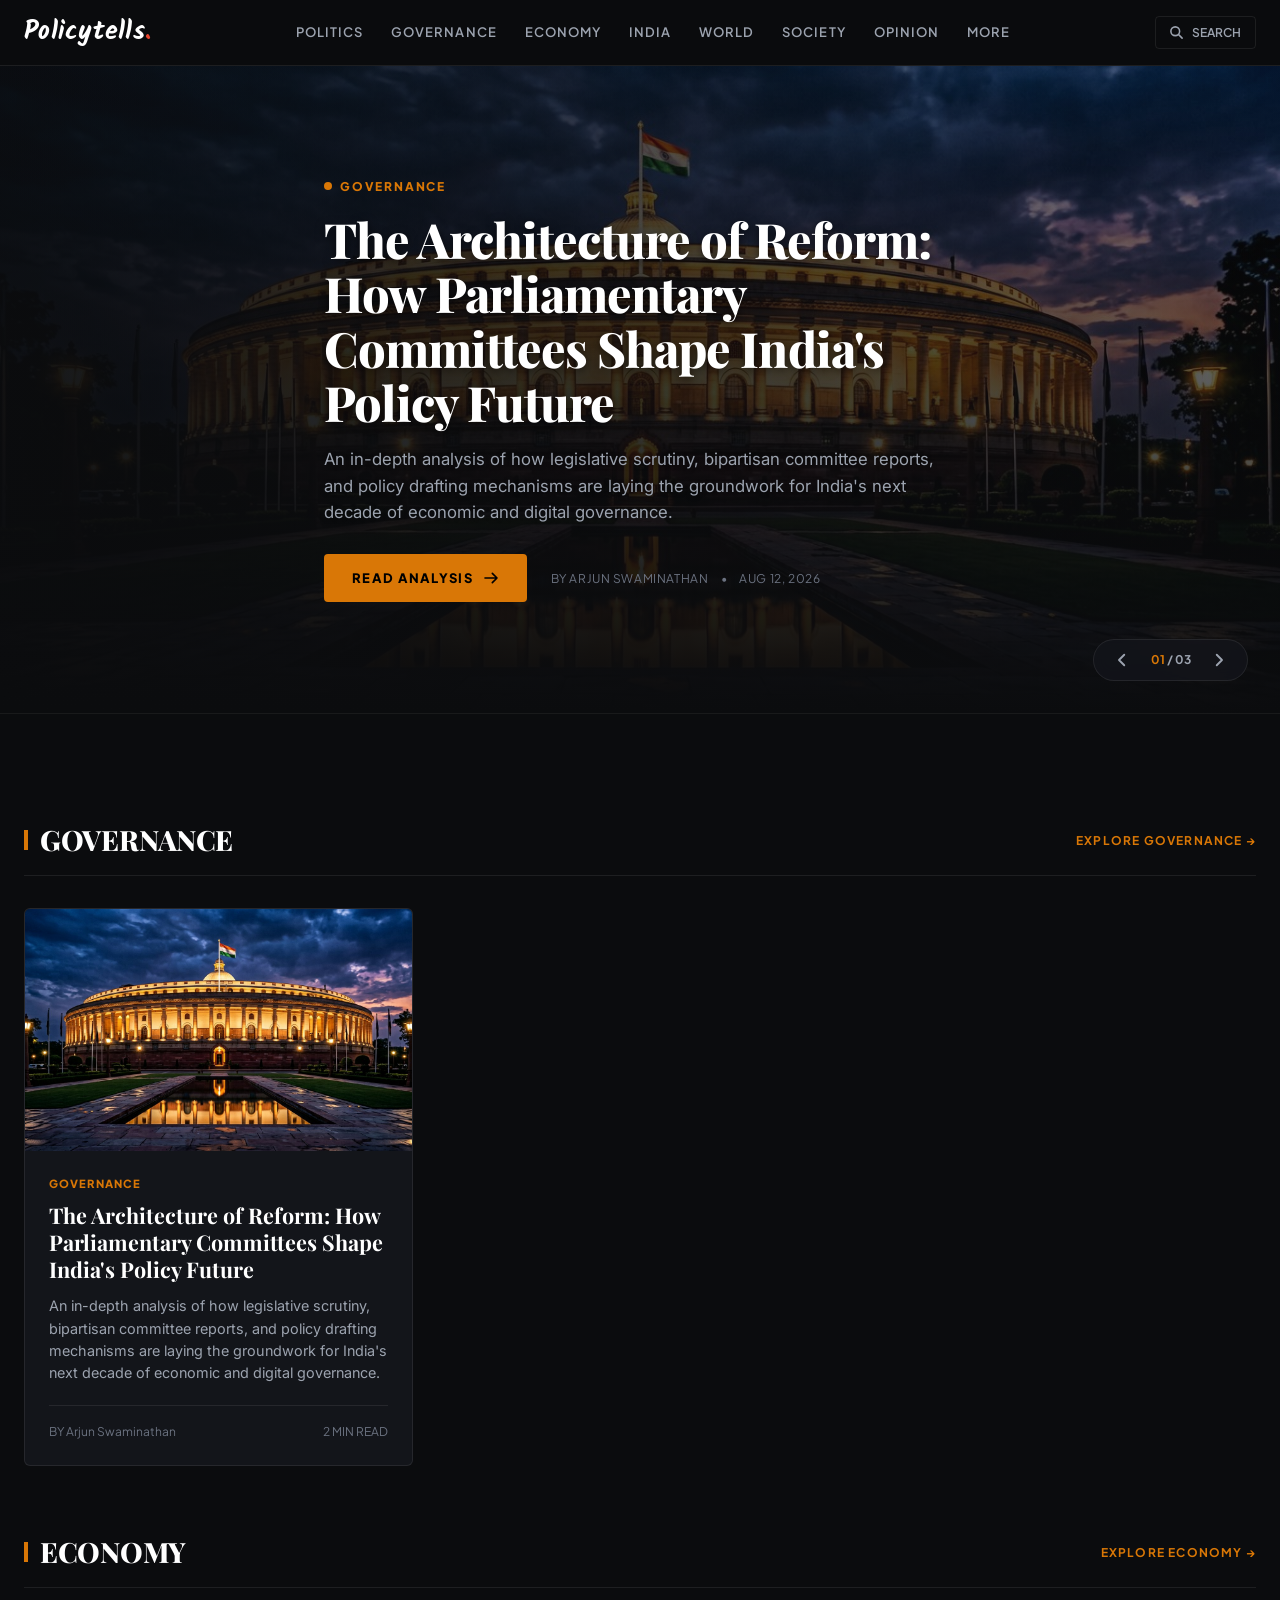
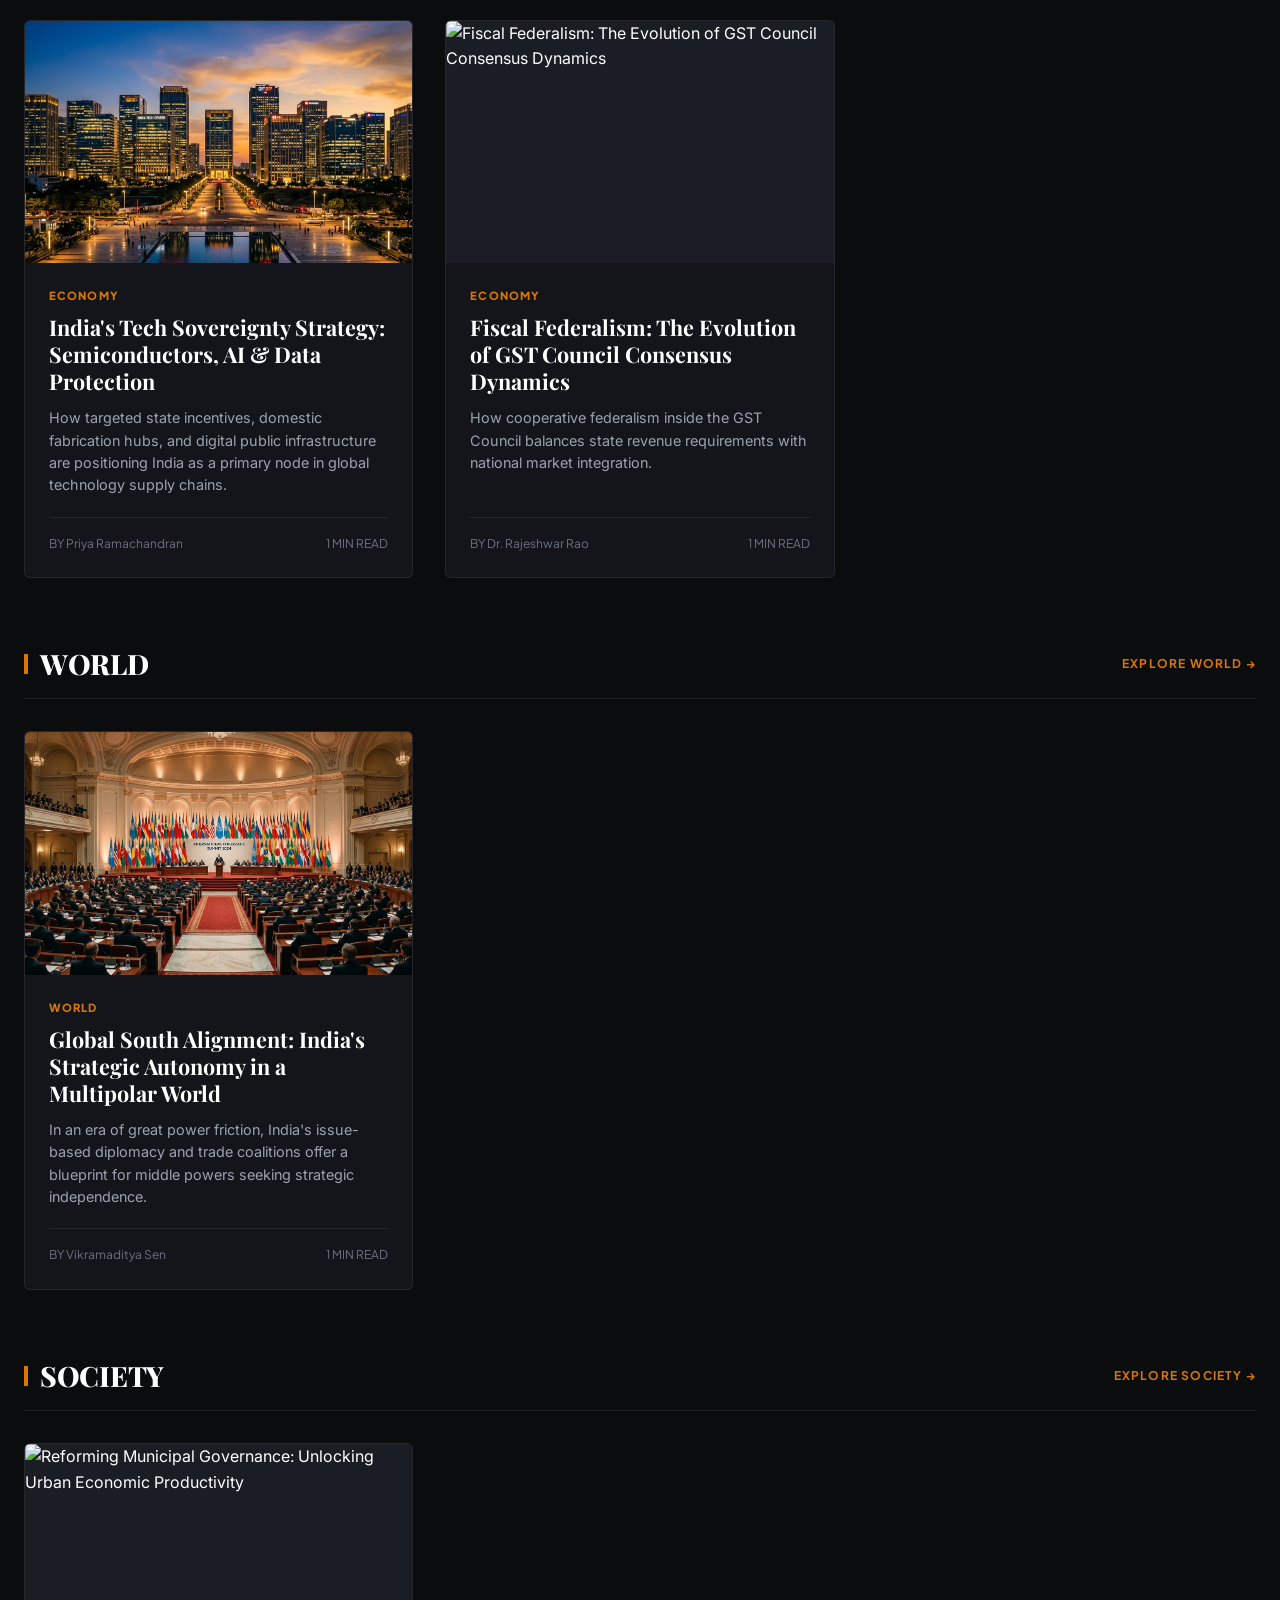
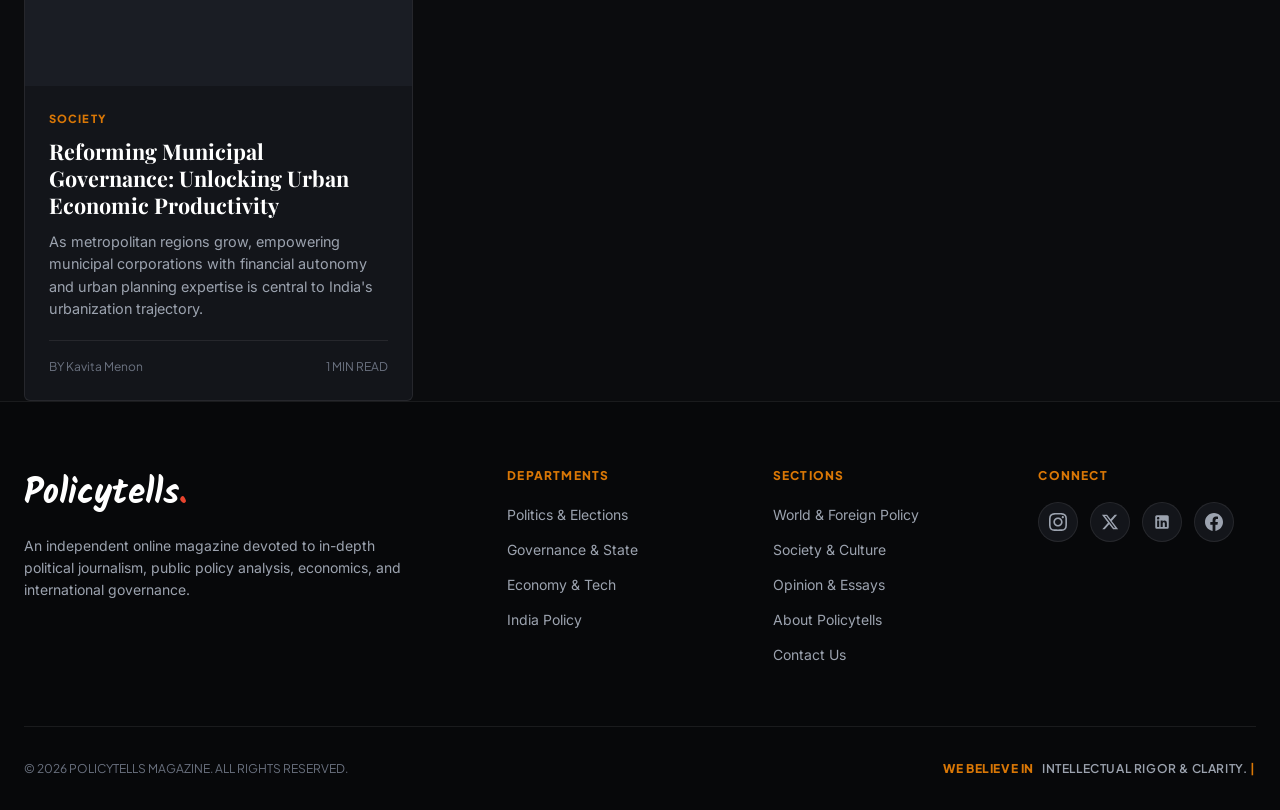
==== index.html @ 3ebfadda "Initial PolicyTells release" ====
<!DOCTYPE html>
<html lang="en">
<head>
  <meta charset="UTF-8">
  <meta name="viewport" content="width=device-width, initial-scale=1.0">
  <title>Policytells — The day's stories, told sharp.</title>
  <meta name="description" content="An independent editorial magazine of longform policy analysis, governance insights, economics, and foreign policy.">
  
  <link rel="stylesheet" href="css/style.css">

  <!-- Supabase JS Client -->
  <script src="https://cdn.jsdelivr.net/npm/@supabase/supabase-js@2"></script>
</head>
<body>

  <!-- Site Header -->
  <header class="site-header">
    <div class="container header-inner">
      <!-- Logo copied from policytells.vercel.app -->
      <a href="index.html" class="logo-link">
        <span class="logo">Policytells<span class="dot">.</span></span>
      </a>

      <!-- Category Navigation -->
      <nav>
        <ul class="header-nav">
          <li class="nav-item"><a href="category.html?cat=politics">Politics</a></li>
          <li class="nav-item"><a href="category.html?cat=governance">Governance</a></li>
          <li class="nav-item"><a href="category.html?cat=economy">Economy</a></li>
          <li class="nav-item"><a href="category.html?cat=india">India</a></li>
          <li class="nav-item"><a href="category.html?cat=world">World</a></li>
          <li class="nav-item"><a href="category.html?cat=society">Society</a></li>
          <li class="nav-item"><a href="category.html?cat=opinion">Opinion</a></li>
          <li class="nav-item"><a href="category.html">More</a></li>
        </ul>
      </nav>

      <!-- Header Actions -->
      <div class="header-actions">
        <button class="search-trigger-btn" id="search-trigger" aria-label="Search articles">
          <svg width="15" height="15" fill="none" stroke="currentColor" viewBox="0 0 24 24">
            <path stroke-linecap="round" stroke-linejoin="round" stroke-width="2.5" d="M21 21l-6-6m2-5a7 7 0 11-14 0 7 7 0 0114 0z"></path>
          </svg>
          <span>SEARCH</span>
        </button>

        <button class="mobile-menu-btn" aria-label="Toggle menu">
          <svg width="24" height="24" fill="none" stroke="currentColor" viewBox="0 0 24 24">
            <path stroke-linecap="round" stroke-linejoin="round" stroke-width="2" d="M4 6h16M4 12h16m-7 6h7"></path>
          </svg>
        </button>
      </div>
    </div>
  </header>

  <!-- Hero Section (Highlighted Story & Centered Background Image) -->
  <section class="hero-wrapper">
    <!-- Cinematic Hero Image (Centered in frame) -->
    <img src="images/parliament-hero.jpg" alt="Highlighted Story Background" id="hero-bg-image" class="hero-background-img">
    
    <!-- Dark Gradient Overlay for text readability -->
    <div class="hero-overlay"></div>

    <div class="container hero-content-container">
      <div class="hero-category-badge" id="hero-category-text">INDIA & GOVERNANCE</div>
      
      <h1 class="hero-title" id="hero-title-text">
        <a href="article.html?slug=architecture-of-parliamentary-reform-india">The Architecture of Reform: How Parliamentary Committees Shape India's Policy Future</a>
      </h1>

      <p class="hero-excerpt" id="hero-excerpt-text">
        An in-depth analysis of how legislative scrutiny, bipartisan committee reports, and policy drafting mechanisms are laying the groundwork for India's next decade of economic and digital governance.
      </p>

      <div class="hero-actions">
        <a href="article.html?slug=architecture-of-parliamentary-reform-india" id="hero-cta-link" class="btn-hero-primary">
          <span>READ ANALYSIS</span>
          <svg width="16" height="16" fill="none" stroke="currentColor" viewBox="0 0 24 24">
            <path stroke-linecap="round" stroke-linejoin="round" stroke-width="2.5" d="M14 5l7 7m0 0l-7 7m7-7H3"></path>
          </svg>
        </a>

        <div class="hero-meta">
          <span id="hero-author-text">BY ARJUN SWAMINATHAN</span>
          <span>•</span>
          <span id="hero-date-text">AUGUST 12, 2026</span>
        </div>
      </div>
    </div>

    <!-- Carousel Slide Controls -->
    <div class="hero-controls">
      <button class="slide-nav-btn" id="hero-prev-btn" aria-label="Previous story">
        <svg width="18" height="18" fill="none" stroke="currentColor" viewBox="0 0 24 24">
          <path stroke-linecap="round" stroke-linejoin="round" stroke-width="2.5" d="M15 19l-7-7 7-7"></path>
        </svg>
      </button>

      <div class="slide-indicator" id="hero-slide-num">
        <strong>01</strong> / 03
      </div>

      <button class="slide-nav-btn" id="hero-next-btn" aria-label="Next story">
        <svg width="18" height="18" fill="none" stroke="currentColor" viewBox="0 0 24 24">
          <path stroke-linecap="round" stroke-linejoin="round" stroke-width="2.5" d="M9 5l7 7-7 7"></path>
        </svg>
      </button>
    </div>
  </section>

  <!-- Main Content Below Hero (Dynamic Category Sections) -->
  <main class="container" id="homepage-dynamic-sections">
    <!-- Dynamic Category Sections injected automatically by JS based on published articles -->
  </main>

  <!-- Search Modal Overlay -->
  <div class="search-modal" id="search-modal">
    <div class="search-box-inner">
      <input type="text" class="search-input-field" id="search-input" placeholder="Type to search articles..." autofocus>
      <div class="search-results-list" id="search-results"></div>
    </div>
  </div>

  <!-- Site Footer -->
  <footer class="site-footer">
    <div class="container">
      <div class="footer-top-grid">
        <div>
          <div class="footer-brand">Policytells<span class="dot">.</span></div>
          <p class="footer-desc">
            An independent online magazine devoted to in-depth political journalism, public policy analysis, economics, and international governance.
          </p>
        </div>

        <div>
          <h4 class="footer-col-title">DEPARTMENTS</h4>
          <ul class="footer-links-list">
            <li><a href="category.html?cat=politics">Politics & Elections</a></li>
            <li><a href="category.html?cat=governance">Governance & State</a></li>
            <li><a href="category.html?cat=economy">Economy & Tech</a></li>
            <li><a href="category.html?cat=india">India Policy</a></li>
          </ul>
        </div>

        <div>
          <h4 class="footer-col-title">SECTIONS</h4>
          <ul class="footer-links-list">
            <li><a href="category.html?cat=world">World & Foreign Policy</a></li>
            <li><a href="category.html?cat=society">Society & Culture</a></li>
            <li><a href="category.html?cat=opinion">Opinion & Essays</a></li>
            <li><a href="about.html">About Policytells</a></li>
            <li><a href="contact.html">Contact Us</a></li>
          </ul>
        </div>

        <div>
          <h4 class="footer-col-title">CONNECT</h4>
          <!-- Compact Social Cards -->
          <div class="social-icon-cards">
            <a href="https://instagram.com" target="_blank" rel="noopener" class="social-icon-card" aria-label="Instagram">
              <svg width="18" height="18" fill="currentColor" viewBox="0 0 24 24"><path d="M12 2.163c3.204 0 3.584.012 4.85.07 3.252.148 4.771 1.691 4.919 4.919.058 1.265.069 1.645.069 4.849 0 3.205-.012 3.584-.069 4.849-.149 3.225-1.664 4.771-4.919 4.919-1.266.058-1.644.07-4.85.07-3.204 0-3.584-.012-4.849-.07-3.26-.149-4.771-1.699-4.919-4.92-.058-1.265-.07-1.644-.07-4.849 0-3.204.013-3.583.07-4.849.149-3.227 1.664-4.771 4.919-4.919 1.266-.057 1.645-.069 4.849-.069zm0-2.163c-3.259 0-3.667.014-4.947.072-4.358.2-6.78 2.618-6.98 6.98-.059 1.281-.073 1.689-.073 4.948 0 3.259.014 3.668.072 4.948.2 4.358 2.618 6.78 6.98 6.98 1.281.058 1.689.072 4.948.072 3.259 0 3.668-.014 4.948-.072 4.354-.2 6.782-2.618 6.979-6.98.059-1.28.073-1.689.073-4.948 0-3.259-.014-3.667-.072-4.947-.196-4.354-2.617-6.78-6.979-6.98-1.281-.059-1.69-.073-4.949-.073zm0 5.838c-3.403 0-6.162 2.759-6.162 6.162s2.759 6.163 6.162 6.163 6.162-2.759 6.162-6.163c0-3.403-2.759-6.162-6.162-6.162zm0 10.162c-2.209 0-4-1.79-4-4 0-2.209 1.791-4 4-4s4 1.791 4 4c0 2.21-1.791 4-4 4zm6.406-11.845c-.796 0-1.441.645-1.441 1.44s.645 1.44 1.441 1.44c.795 0 1.439-.645 1.439-1.44s-.644-1.44-1.439-1.44z"/></svg>
            </a>
            <a href="https://x.com" target="_blank" rel="noopener" class="social-icon-card" aria-label="X (Twitter)">
              <svg width="18" height="18" fill="currentColor" viewBox="0 0 24 24"><path d="M18.244 2.25h3.308l-7.227 8.26 8.502 11.24H16.17l-5.214-6.817L4.99 21.75H1.68l7.73-8.835L1.254 2.25H8.08l4.713 6.231zm-1.161 17.52h1.833L7.084 4.126H5.117z"/></svg>
            </a>
            <a href="https://linkedin.com" target="_blank" rel="noopener" class="social-icon-card" aria-label="LinkedIn">
              <svg width="18" height="18" fill="currentColor" viewBox="0 0 24 24"><path d="M19 3a2 2 0 0 1 2 2v14a2 2 0 0 1-2 2H5a2 2 0 0 1-2-2V5a2 2 0 0 1 2-2h14m-.5 15.5v-5.3a3.26 3.26 0 0 0-3.26-3.26c-.85 0-1.84.52-2.28 1.3v-1.11h-2.79v8.37h2.79v-4.93c0-.77.62-1.4 1.39-1.4a1.4 1.4 0 0 1 1.4 1.4v4.93h2.75M6.88 8.56a1.68 1.68 0 0 0 1.68-1.68c0-.93-.75-1.69-1.68-1.69a1.69 1.69 0 0 0-1.69 1.69c0 .93.76 1.68 1.69 1.68m1.39 9.94v-8.37H5.5v8.37h2.77z"/></svg>
            </a>
            <a href="https://facebook.com" target="_blank" rel="noopener" class="social-icon-card" aria-label="Facebook">
              <svg width="18" height="18" fill="currentColor" viewBox="0 0 24 24"><path d="M24 12.073c0-6.627-5.373-12-12-12s-12 5.373-12 12c0 5.99 4.388 10.954 10.125 11.854v-8.385H7.078v-3.47h3.047V9.43c0-3.007 1.792-4.669 4.533-4.669 1.312 0 2.686.235 2.686.235v2.953H15.83c-1.491 0-1.956.925-1.956 1.874v2.25h3.328l-.532 3.47h-2.796v8.385C19.612 23.027 24 18.062 24 12.073z"/></svg>
            </a>
          </div>
        </div>
      </div>

      <!-- Footer Bottom Bar with Static WE BELIEVE IN & Dynamic Typewriter Text -->
      <div class="footer-bottom-bar">
        <div>&copy; 2026 POLICYTELLS MAGAZINE. ALL RIGHTS RESERVED.</div>
        <div class="footer-typing-wrap">
          <span class="footer-prefix">WE BELIEVE IN</span>
          <span id="footer-vision-text">INTELLECTUAL RIGOR & CLARITY.</span>
          <span class="footer-cursor">|</span>
        </div>
      </div>
    </div>
  </footer>

  <!-- Scripts -->
  <script src="js/config.js"></script>
  <script src="js/app.js"></script>
</body>
</html>
---- css/style.css ----
/* ==========================================================================
   PolicyTells — Premium Political & Public Policy Magazine
   Dark, sophisticated editorial identity with Kalam logo, live typewriter, 100% centered hero image & compact social cards.
   ========================================================================== */

@import url('https://fonts.googleapis.com/css2?family=Inter:wght@400;500;600;700&family=Kalam:wght@400;700&family=Playfair+Display:ital,wght@0,600;0,700;0,800;0,900;1,600;1,700&family=Plus+Jakarta+Sans:wght@500;600;700;800&display=swap');

:root {
  --font-serif: 'Playfair Display', Georgia, serif;
  --font-sans: 'Inter', -apple-system, BlinkMacSystemFont, sans-serif;
  --font-ui: 'Plus Jakarta Sans', sans-serif;
  --font-hand: 'Kalam', 'Segoe Script', 'Brush Script MT', cursive;

  /* Dark Sophisticated Palette */
  --bg-dark: #0B0C0E;
  --bg-card: #13151A;
  --bg-card-hover: #181B22;
  --bg-elevated: #1A1D26;

  --text-primary: #FFFFFF;
  --text-secondary: #9CA3AF;
  --text-muted: #6B7280;

  /* Restrained Gold Accents */
  --gold-primary: #D97706;
  --gold-accent: #EAB308;
  --gold-light: #FEF3C7;
  --gold-glow: rgba(217, 119, 6, 0.15);

  --border-subtle: rgba(255, 255, 255, 0.08);
  --border-medium: rgba(255, 255, 255, 0.15);

  --max-width: 1280px;
  --max-width-read: 780px;

  --transition-normal: 0.25s cubic-bezier(0.16, 1, 0.3, 1);
}

*, *::before, *::after {
  box-sizing: border-box;
  margin: 0;
  padding: 0;
}

html {
  font-size: 16px;
  background-color: var(--bg-dark);
  color: var(--text-primary);
  scroll-behavior: smooth;
  -webkit-text-size-adjust: 100%;
}

body {
  font-family: var(--font-sans);
  background-color: var(--bg-dark);
  color: var(--text-primary);
  line-height: 1.6;
  min-height: 100vh;
  display: flex;
  flex-direction: column;
  -webkit-font-smoothing: antialiased;
}

img {
  max-width: 100%;
  height: auto;
  display: block;
}

a {
  color: inherit;
  text-decoration: none;
  transition: color var(--transition-normal);
}

a:hover {
  color: var(--gold-accent);
}

/* --- Layout Containers --- */
.container {
  width: 100%;
  max-width: var(--max-width);
  margin: 0 auto;
  padding: 0 1.5rem;
}

.reading-container {
  width: 100%;
  max-width: var(--max-width-read);
  margin: 0 auto;
  padding: 0 1.5rem;
}

/* --- Header --- */
.site-header {
  position: sticky;
  top: 0;
  z-index: 1000;
  background-color: rgba(11, 12, 14, 0.95);
  backdrop-filter: blur(12px);
  border-bottom: 1px solid var(--border-subtle);
  padding: 1rem 0;
}

.header-inner {
  display: flex;
  align-items: center;
  justify-content: space-between;
  gap: 2rem;
}

.logo-link {
  display: flex;
  align-items: center;
  gap: 0.5rem;
}

/* Policytells Logo copied from policytells.vercel.app with Live Typewriter Support */
.logo {
  font-family: var(--font-hand);
  font-size: 1.65rem;
  font-weight: 700;
  letter-spacing: 0.01em;
  color: #FFFFFF;
  text-decoration: none;
  white-space: nowrap;
  flex: 0 0 auto;
  line-height: 1;
  display: inline-flex;
  align-items: center;
  transition: color 0.2s ease;
}

.logo:hover {
  color: var(--gold-accent);
}

.type-text {
  display: inline-block;
  min-width: 110px;
}

/* Blinking Red Period Dot copied from policytells.vercel.app */
.logo .dot {
  color: #e8442e;
  animation: twBlink 1.8s steps(1) infinite;
  display: inline-block;
}

@keyframes twBlink {
  0%, 100% { opacity: 1; }
  50% { opacity: 0; }
}

/* Navigation */
.header-nav {
  display: flex;
  align-items: center;
  gap: 1.75rem;
  list-style: none;
}

.nav-item a {
  font-family: var(--font-ui);
  font-size: 0.8125rem;
  font-weight: 600;
  text-transform: uppercase;
  letter-spacing: 0.08em;
  color: var(--text-secondary);
  padding: 0.4rem 0;
  position: relative;
  transition: color var(--transition-normal);
}

.nav-item a:hover,
.nav-item a.active {
  color: #FFFFFF;
}

.nav-item a.active::after {
  content: '';
  position: absolute;
  bottom: 0;
  left: 0;
  width: 100%;
  height: 2px;
  background-color: var(--gold-primary);
}

.header-actions {
  display: flex;
  align-items: center;
  gap: 1rem;
}

.search-trigger-btn {
  background: none;
  border: 1px solid var(--border-subtle);
  color: var(--text-secondary);
  padding: 0.5rem 0.85rem;
  border-radius: 4px;
  cursor: pointer;
  display: flex;
  align-items: center;
  gap: 0.5rem;
  font-family: var(--font-ui);
  font-size: 0.75rem;
  font-weight: 600;
  transition: all var(--transition-normal);
}

.search-trigger-btn:hover {
  border-color: var(--gold-primary);
  color: #FFFFFF;
}

.mobile-menu-btn {
  display: none;
  background: none;
  border: none;
  color: #FFFFFF;
  cursor: pointer;
  padding: 0.5rem;
}

/* --- Hero Section (100% Perfectly Centered Image Composition) --- */
.hero-wrapper {
  position: relative;
  width: 100%;
  min-height: 560px;
  height: 72vh;
  max-height: 680px;
  background-color: #050608;
  overflow: hidden;
  border-bottom: 1px solid var(--border-subtle);
  margin-bottom: 2.5rem;
}

.hero-background-img {
  position: absolute;
  top: 0;
  left: 0;
  width: 100%;
  height: 100%;
  object-fit: cover;
  object-position: center center; /* Dead-Center Framing */
  transition: opacity 0.6s ease;
}

.hero-overlay {
  position: absolute;
  inset: 0;
  background: 
    linear-gradient(180deg, rgba(11, 12, 14, 0.3) 0%, rgba(11, 12, 14, 0.75) 75%, #0B0C0E 100%),
    linear-gradient(90deg, rgba(11, 12, 14, 0.9) 0%, rgba(11, 12, 14, 0.6) 45%, rgba(11, 12, 14, 0.15) 100%);
  z-index: 2;
}

.hero-content-container {
  position: relative;
  z-index: 3;
  height: 100%;
  display: flex;
  flex-direction: column;
  justify-content: center;
  max-width: 680px;
  padding-top: 2rem;
  padding-bottom: 2rem;
}

.hero-category-badge {
  display: inline-flex;
  align-items: center;
  gap: 0.5rem;
  font-family: var(--font-ui);
  font-size: 0.75rem;
  font-weight: 800;
  text-transform: uppercase;
  letter-spacing: 0.15em;
  color: var(--gold-primary);
  margin-bottom: 1rem;
}

.hero-category-badge::before {
  content: '';
  display: inline-block;
  width: 8px;
  height: 8px;
  background-color: var(--gold-primary);
  border-radius: 50%;
}

.hero-title {
  font-family: var(--font-serif);
  font-size: clamp(2rem, 3.8vw, 3.25rem);
  line-height: 1.12;
  font-weight: 800;
  letter-spacing: -0.02em;
  color: #FFFFFF;
  margin-bottom: 1rem;
  text-shadow: 0 2px 10px rgba(0, 0, 0, 0.6);
}

.hero-title a:hover {
  color: var(--gold-light);
}

.hero-excerpt {
  font-size: 1.05rem;
  color: var(--text-secondary);
  line-height: 1.6;
  margin-bottom: 1.75rem;
  max-width: 620px;
  text-shadow: 0 1px 4px rgba(0, 0, 0, 0.5);
}

.hero-actions {
  display: flex;
  align-items: center;
  gap: 1.5rem;
}

.btn-hero-primary {
  display: inline-flex;
  align-items: center;
  gap: 0.6rem;
  background-color: var(--gold-primary);
  color: #000000 !important;
  font-family: var(--font-ui);
  font-size: 0.8125rem;
  font-weight: 800;
  text-transform: uppercase;
  letter-spacing: 0.1em;
  padding: 0.85rem 1.75rem;
  border-radius: 4px;
  transition: all var(--transition-normal);
  border: none;
}

.btn-hero-primary:hover {
  background-color: var(--gold-accent);
  color: #000000 !important;
  transform: translateY(-2px);
  box-shadow: 0 4px 20px rgba(217, 119, 6, 0.3);
}

.hero-meta {
  font-family: var(--font-ui);
  font-size: 0.75rem;
  color: var(--text-muted);
  display: flex;
  align-items: center;
  gap: 0.75rem;
  text-transform: uppercase;
  letter-spacing: 0.05em;
}

/* Hero Carousel Slide Controls */
.hero-controls {
  position: absolute;
  bottom: 2rem;
  right: 2rem;
  z-index: 4;
  display: flex;
  align-items: center;
  gap: 1rem;
  background: rgba(19, 21, 26, 0.85);
  backdrop-filter: blur(8px);
  border: 1px solid var(--border-subtle);
  padding: 0.5rem 1rem;
  border-radius: 30px;
}

.slide-indicator {
  font-family: var(--font-ui);
  font-size: 0.75rem;
  font-weight: 700;
  color: var(--text-secondary);
}

.slide-indicator strong {
  color: var(--gold-primary);
}

.slide-nav-btn {
  background: none;
  border: none;
  color: var(--text-secondary);
  cursor: pointer;
  padding: 0.2rem;
  display: flex;
  align-items: center;
  transition: color var(--transition-normal);
}

.slide-nav-btn:hover {
  color: #FFFFFF;
}

/* --- Section Headers --- */
.section-header-bar {
  display: flex;
  align-items: center;
  justify-content: space-between;
  border-bottom: 1px solid var(--border-subtle);
  padding-bottom: 0.75rem;
  margin: 3.5rem 0 2rem 0;
}

.section-title-main {
  font-family: var(--font-serif);
  font-size: 1.75rem;
  font-weight: 800;
  letter-spacing: -0.01em;
  color: #FFFFFF;
  display: flex;
  align-items: center;
  gap: 0.75rem;
}

.section-title-main::before {
  content: '';
  display: inline-block;
  width: 4px;
  height: 1.25rem;
  background-color: var(--gold-primary);
}

.section-view-all {
  font-family: var(--font-ui);
  font-size: 0.75rem;
  font-weight: 700;
  text-transform: uppercase;
  letter-spacing: 0.1em;
  color: var(--gold-primary);
}

/* --- Editorial Cards Grid --- */
.editorial-cards-grid {
  display: grid;
  grid-template-columns: repeat(3, 1fr);
  gap: 2rem;
}

.editorial-card {
  background-color: var(--bg-card);
  border: 1px solid var(--border-subtle);
  border-radius: 6px;
  overflow: hidden;
  display: flex;
  flex-direction: column;
  transition: transform var(--transition-normal), border-color var(--transition-normal), box-shadow var(--transition-normal);
}

.editorial-card:hover {
  transform: translateY(-4px);
  border-color: var(--border-medium);
  box-shadow: 0 12px 30px rgba(0, 0, 0, 0.5);
}

.card-img-wrapper {
  width: 100%;
  aspect-ratio: 16 / 10;
  overflow: hidden;
  background-color: #1A1D24;
}

.card-img {
  width: 100%;
  height: 100%;
  object-fit: cover;
  transition: transform 0.4s ease;
}

.editorial-card:hover .card-img {
  transform: scale(1.04);
}

.card-content {
  padding: 1.5rem;
  display: flex;
  flex-direction: column;
  flex: 1;
}

.card-category {
  font-family: var(--font-ui);
  font-size: 0.7rem;
  font-weight: 800;
  text-transform: uppercase;
  letter-spacing: 0.1em;
  color: var(--gold-primary);
  margin-bottom: 0.6rem;
}

.card-headline {
  font-family: var(--font-serif);
  font-size: 1.35rem;
  line-height: 1.25;
  font-weight: 700;
  color: #FFFFFF;
  margin-bottom: 0.75rem;
}

.card-headline a:hover {
  color: var(--gold-accent);
}

.card-excerpt {
  font-size: 0.9rem;
  color: var(--text-secondary);
  line-height: 1.55;
  margin-bottom: 1.25rem;
  flex: 1;
}

.card-footer-meta {
  margin-top: auto;
  padding-top: 1rem;
  border-top: 1px solid var(--border-subtle);
  font-family: var(--font-ui);
  font-size: 0.75rem;
  color: var(--text-muted);
  display: flex;
  justify-content: space-between;
  align-items: center;
}

/* --- Compact Logo-Only Social Media Cards in Footer --- */
.social-icon-cards {
  display: flex;
  align-items: center;
  gap: 0.75rem;
  margin-top: 0.5rem;
}

.social-icon-card {
  width: 40px;
  height: 40px;
  border-radius: 50%;
  background-color: var(--bg-card);
  border: 1px solid var(--border-subtle);
  display: flex;
  align-items: center;
  justify-content: center;
  color: var(--text-secondary);
  transition: all var(--transition-normal);
}

.social-icon-card:hover {
  border-color: var(--gold-primary);
  color: var(--gold-primary);
  background-color: var(--bg-card-hover);
  transform: translateY(-2px);
  box-shadow: 0 4px 12px rgba(217, 119, 6, 0.25);
}

/* --- Single Article Reader --- */
.article-reader-header {
  padding: 3.5rem 0 2rem 0;
  text-align: center;
}

.article-reader-title {
  font-family: var(--font-serif);
  font-size: clamp(2.5rem, 5vw, 3.75rem);
  line-height: 1.08;
  font-weight: 800;
  color: #FFFFFF;
  margin: 1rem 0 1.5rem 0;
  letter-spacing: -0.02em;
}

.article-reader-subtitle {
  font-family: var(--font-serif);
  font-size: 1.25rem;
  font-style: italic;
  color: var(--text-secondary);
  max-width: 720px;
  margin: 0 auto 2rem auto;
  line-height: 1.5;
}

.article-reader-meta {
  display: flex;
  align-items: center;
  justify-content: center;
  gap: 1.5rem;
  padding: 1rem 0;
  border-top: 1px solid var(--border-subtle);
  border-bottom: 1px solid var(--border-subtle);
  font-family: var(--font-ui);
  font-size: 0.8125rem;
  color: var(--text-muted);
}

.article-cover-hero {
  margin: 2.5rem 0;
  width: 100%;
  border-radius: 6px;
  overflow: hidden;
  border: 1px solid var(--border-subtle);
}

.article-cover-hero img {
  width: 100%;
  max-height: 520px;
  object-fit: cover;
}

.article-text-body {
  font-family: var(--font-serif);
  font-size: 1.25rem;
  line-height: 1.8;
  color: #E5E7EB;
}

.article-text-body p {
  margin-bottom: 1.75rem;
}

.article-text-body p:first-of-type::first-letter {
  font-size: 3.8rem;
  float: left;
  line-height: 0.85;
  padding-right: 0.6rem;
  padding-top: 0.1rem;
  font-weight: 800;
  color: var(--gold-primary);
}

.article-text-body h2 {
  font-family: var(--font-serif);
  font-size: 1.85rem;
  color: #FFFFFF;
  margin: 3rem 0 1rem 0;
  font-weight: 800;
  line-height: 1.2;
}

.article-text-body blockquote {
  border-left: 3px solid var(--gold-primary);
  padding-left: 1.5rem;
  margin: 2.5rem 0;
  font-style: italic;
  font-size: 1.4rem;
  color: #FFFFFF;
}

/* --- Forms & Controls (High Contrast Hover Color) --- */
.form-group {
  margin-bottom: 1.5rem;
}

.form-label {
  display: block;
  font-family: var(--font-ui);
  font-size: 0.75rem;
  font-weight: 700;
  text-transform: uppercase;
  letter-spacing: 0.05em;
  margin-bottom: 0.4rem;
  color: var(--text-secondary);
}

.form-control {
  width: 100%;
  padding: 0.85rem 1rem;
  background-color: var(--bg-card);
  border: 1px solid var(--border-subtle);
  border-radius: 4px;
  color: #FFFFFF;
  font-family: var(--font-sans);
  font-size: 0.95rem;
  transition: border-color var(--transition-normal);
}

.form-control:focus {
  outline: none;
  border-color: var(--gold-primary);
}

textarea.form-control {
  min-height: 140px;
  resize: vertical;
}

.btn-submit {
  display: inline-flex;
  align-items: center;
  justify-content: center;
  padding: 0.85rem 1.75rem;
  background-color: var(--gold-primary);
  color: #000000 !important;
  font-family: var(--font-ui);
  font-size: 0.8125rem;
  font-weight: 800;
  text-transform: uppercase;
  letter-spacing: 0.1em;
  border: none;
  border-radius: 4px;
  cursor: pointer;
  transition: all var(--transition-normal);
}

.btn-submit:hover,
a.btn-submit:hover {
  background-color: var(--gold-accent);
  color: #000000 !important;
}

.btn-secondary {
  display: inline-flex;
  align-items: center;
  justify-content: center;
  padding: 0.6rem 1.25rem;
  background-color: transparent;
  color: #FFFFFF !important;
  border: 1px solid var(--border-medium);
  font-family: var(--font-ui);
  font-size: 0.75rem;
  font-weight: 700;
  border-radius: 4px;
  cursor: pointer;
  transition: all var(--transition-normal);
}

.btn-secondary:hover {
  border-color: var(--gold-primary);
  color: var(--gold-primary) !important;
  background-color: rgba(217, 119, 6, 0.1);
}

.alert {
  padding: 1rem;
  border-radius: 4px;
  font-family: var(--font-ui);
  font-size: 0.85rem;
  margin-bottom: 1.5rem;
}

.alert-success { background: rgba(34, 197, 94, 0.15); color: #4ADE80; border: 1px solid rgba(34, 197, 94, 0.3); }
.alert-error { background: rgba(239, 68, 68, 0.15); color: #F87171; border: 1px solid rgba(239, 68, 68, 0.3); }

/* --- Search Modal --- */
.search-modal {
  position: fixed;
  inset: 0;
  z-index: 2000;
  background-color: rgba(11, 12, 14, 0.95);
  backdrop-filter: blur(16px);
  display: none;
  align-items: flex-start;
  justify-content: center;
  padding-top: 10vh;
}

.search-modal.active {
  display: flex;
}

.search-box-inner {
  width: 100%;
  max-width: 640px;
  padding: 0 1.5rem;
}

.search-input-field {
  width: 100%;
  background: transparent;
  border: none;
  border-bottom: 2px solid var(--gold-primary);
  color: #FFFFFF;
  font-family: var(--font-serif);
  font-size: 2rem;
  padding: 0.75rem 0;
}

.search-input-field:focus {
  outline: none;
}

.search-results-list {
  margin-top: 2rem;
  max-height: 50vh;
  overflow-y: auto;
}

/* --- Admin Panel --- */
.admin-header {
  background-color: #050608;
  border-bottom: 1px solid var(--border-subtle);
  padding: 1.25rem 0;
  margin-bottom: 2.5rem;
}

.admin-header .container {
  display: flex;
  justify-content: space-between;
  align-items: center;
}

.admin-card {
  background-color: var(--bg-card);
  border: 1px solid var(--border-subtle);
  border-radius: 6px;
  padding: 2rem;
  margin-bottom: 2rem;
}

.data-table {
  width: 100%;
  border-collapse: collapse;
  font-size: 0.875rem;
  text-align: left;
}

.data-table th, .data-table td {
  padding: 1rem;
  border-bottom: 1px solid var(--border-subtle);
}

.data-table th {
  font-family: var(--font-ui);
  font-size: 0.75rem;
  text-transform: uppercase;
  color: var(--text-muted);
  background-color: #0A0B0E;
}

.status-pill {
  font-family: var(--font-ui);
  font-size: 0.65rem;
  font-weight: 800;
  text-transform: uppercase;
  padding: 0.2rem 0.6rem;
  border-radius: 20px;
}

.status-pill.published { background: rgba(34, 197, 94, 0.2); color: #4ADE80; }
.status-pill.draft { background: rgba(234, 179, 8, 0.2); color: #FACC15; }
.status-pill.featured { background: rgba(168, 85, 247, 0.2); color: #C084FC; }

.image-upload-box {
  border: 2px dashed var(--border-medium);
  border-radius: 6px;
  padding: 2rem;
  text-align: center;
  background-color: #0D0E12;
  cursor: pointer;
}

.image-upload-box:hover {
  border-color: var(--gold-primary);
}

.preview-thumbnail {
  max-height: 180px;
  border-radius: 4px;
  margin-top: 1rem;
  border: 1px solid var(--border-subtle);
}

.toggle-group {
  display: flex;
  align-items: center;
  gap: 0.75rem;
}

.toggle-switch {
  position: relative;
  display: inline-block;
  width: 44px;
  height: 24px;
}

.toggle-switch input { opacity: 0; width: 0; height: 0; }

.toggle-slider {
  position: absolute;
  cursor: pointer;
  top: 0; left: 0; right: 0; bottom: 0;
  background-color: #374151;
  transition: 0.2s;
  border-radius: 24px;
}

.toggle-slider:before {
  position: absolute;
  content: "";
  height: 18px;
  width: 18px;
  left: 3px;
  bottom: 3px;
  background-color: white;
  transition: 0.2s;
  border-radius: 50%;
}

input:checked + .toggle-slider { background-color: var(--gold-primary); }
input:checked + .toggle-slider:before { transform: translateX(20px); }

/* --- Footer --- */
.site-footer {
  background-color: #07080A;
  border-top: 1px solid var(--border-subtle);
  padding: 4rem 0 2rem 0;
  margin-top: auto;
}

.footer-top-grid {
  display: grid;
  grid-template-columns: 2fr repeat(3, 1fr);
  gap: 3rem;
  padding-bottom: 3rem;
  border-bottom: 1px solid var(--border-subtle);
}

.footer-brand {
  font-family: var(--font-hand);
  font-size: 2.2rem;
  font-weight: 700;
  color: #FFFFFF;
  margin-bottom: 0.75rem;
}

.footer-brand .dot {
  color: #e8442e;
  animation: twBlink 1.8s steps(1) infinite;
}

.footer-desc {
  font-size: 0.875rem;
  color: var(--text-secondary);
  line-height: 1.6;
  max-width: 380px;
}

.footer-col-title {
  font-family: var(--font-ui);
  font-size: 0.75rem;
  font-weight: 800;
  text-transform: uppercase;
  letter-spacing: 0.1em;
  color: var(--gold-primary);
  margin-bottom: 1rem;
}

.footer-links-list {
  list-style: none;
}

.footer-links-list li {
  margin-bottom: 0.6rem;
}

.footer-links-list a {
  font-size: 0.875rem;
  color: var(--text-secondary);
}

.footer-links-list a:hover {
  color: #FFFFFF;
}

.footer-bottom-bar {
  padding-top: 2rem;
  display: flex;
  justify-content: space-between;
  align-items: center;
  font-family: var(--font-ui);
  font-size: 0.75rem;
  color: var(--text-muted);
}

/* Footer Fixed Prefix and Dynamic Typed Vision Text with Gap */
.footer-typing-wrap {
  display: flex;
  align-items: center;
  color: var(--text-secondary);
  font-weight: 600;
  letter-spacing: 0.05em;
  text-transform: uppercase;
  white-space: nowrap;
}

.footer-prefix {
  color: var(--gold-primary);
  font-weight: 800;
  margin-right: 8px; /* Explicit gap after IN */
  display: inline-block;
  flex-shrink: 0; /* Ensures 'WE BELIEVE IN ' is 100% fixed in position */
}

.footer-cursor {
  color: var(--gold-primary);
  font-weight: bold;
  animation: blinkCursor 0.8s infinite;
  margin-left: 3px;
}

@keyframes blinkCursor {
  0%, 100% { opacity: 1; }
  50% { opacity: 0; }
}

/* Empty State / Spinner */
.empty-state {
  text-align: center;
  padding: 4rem 2rem;
  color: var(--text-secondary);
}

.spinner {
  display: inline-block;
  width: 28px;
  height: 28px;
  border: 3px solid rgba(255, 255, 255, 0.1);
  border-top-color: var(--gold-primary);
  border-radius: 50%;
  animation: spin 0.8s linear infinite;
}

@keyframes spin {
  to { transform: rotate(360deg); }
}

/* --- Responsive Rules --- */
@media (max-width: 1024px) {
  .editorial-cards-grid { grid-template-columns: repeat(2, 1fr); }
  .footer-top-grid { grid-template-columns: 1fr 1fr; }
}

@media (max-width: 768px) {
  .header-nav { display: none; }
  .mobile-menu-btn { display: block; }
  .hero-wrapper { height: auto; min-height: 520px; }
  .hero-overlay {
    background: linear-gradient(0deg, #0B0C0E 20%, rgba(11, 12, 14, 0.85) 60%, rgba(11, 12, 14, 0.4) 100%);
  }
  .hero-content-container { padding: 4rem 0 3rem 0; }
  .hero-title { font-size: 2rem; }
  .editorial-cards-grid { grid-template-columns: 1fr; }
  .footer-top-grid { grid-template-columns: 1fr; }
  .footer-bottom-bar { flex-direction: column; gap: 1rem; text-align: center; }
}
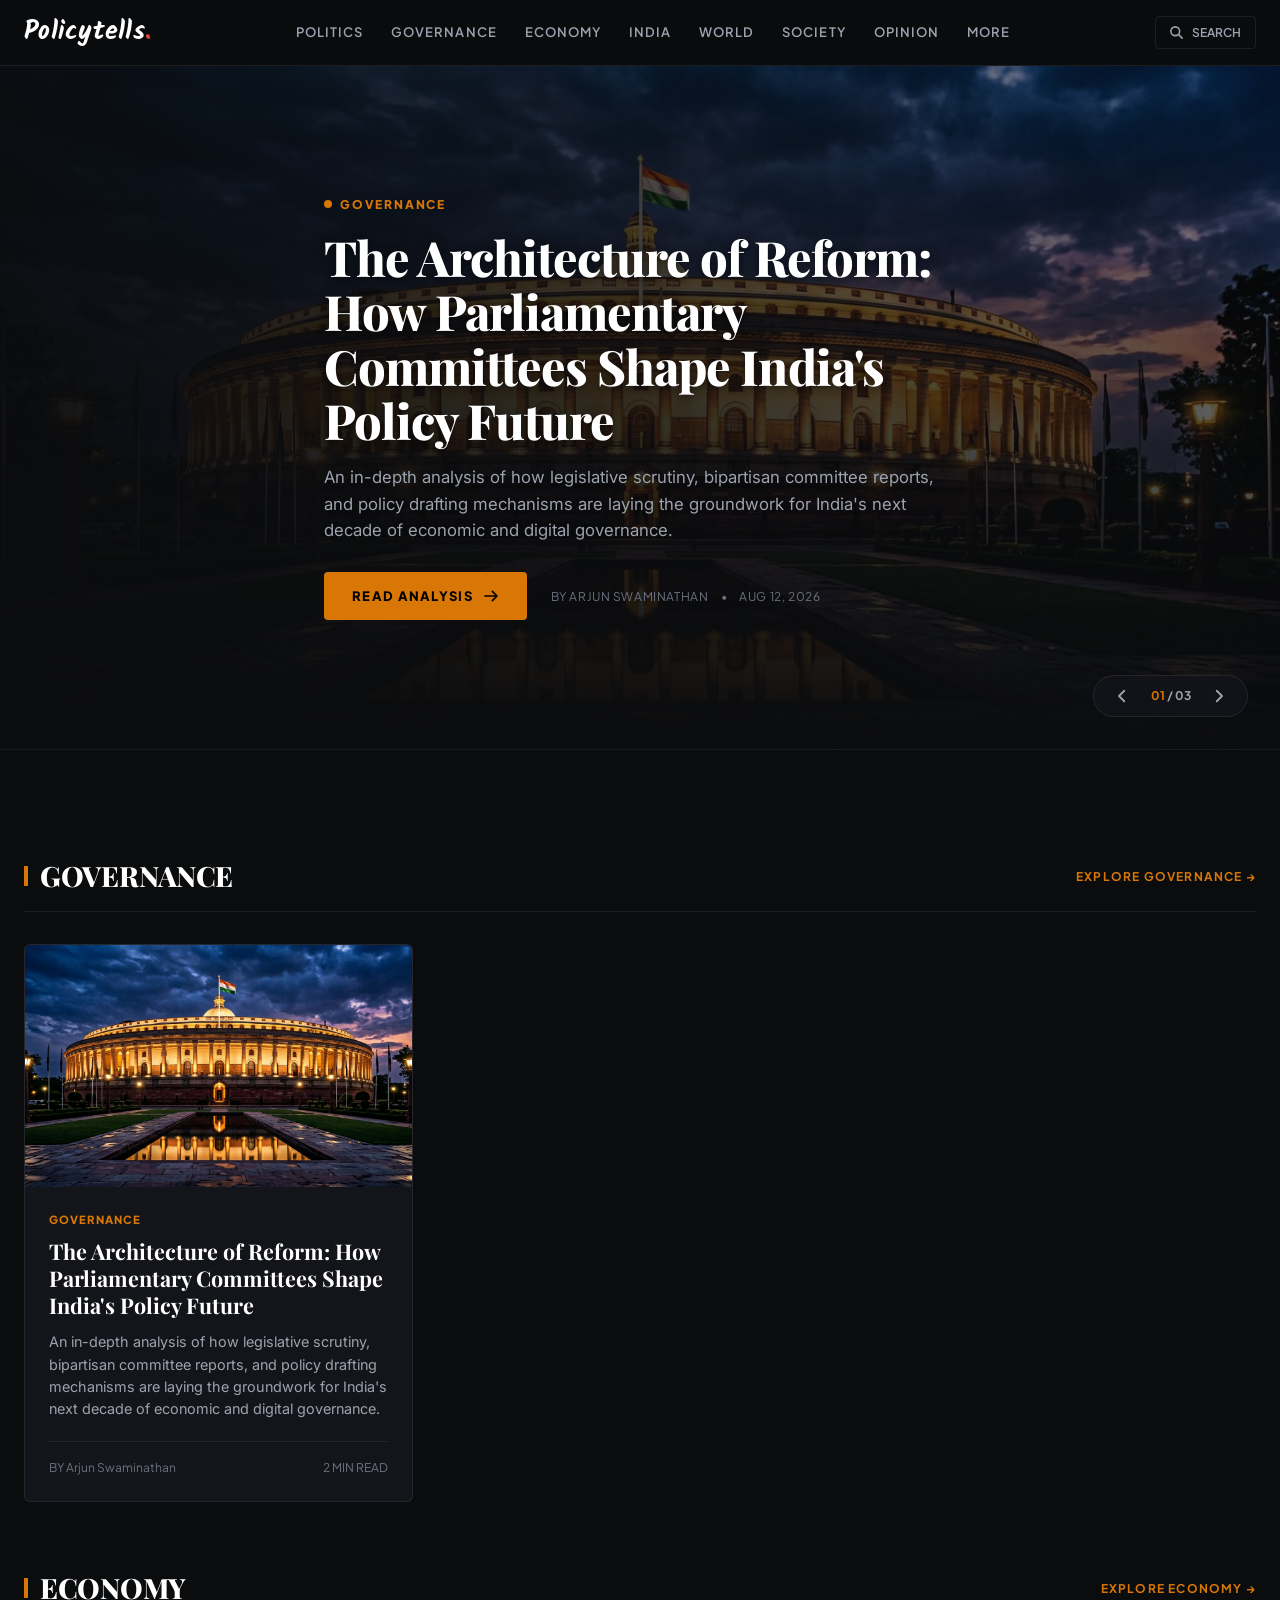
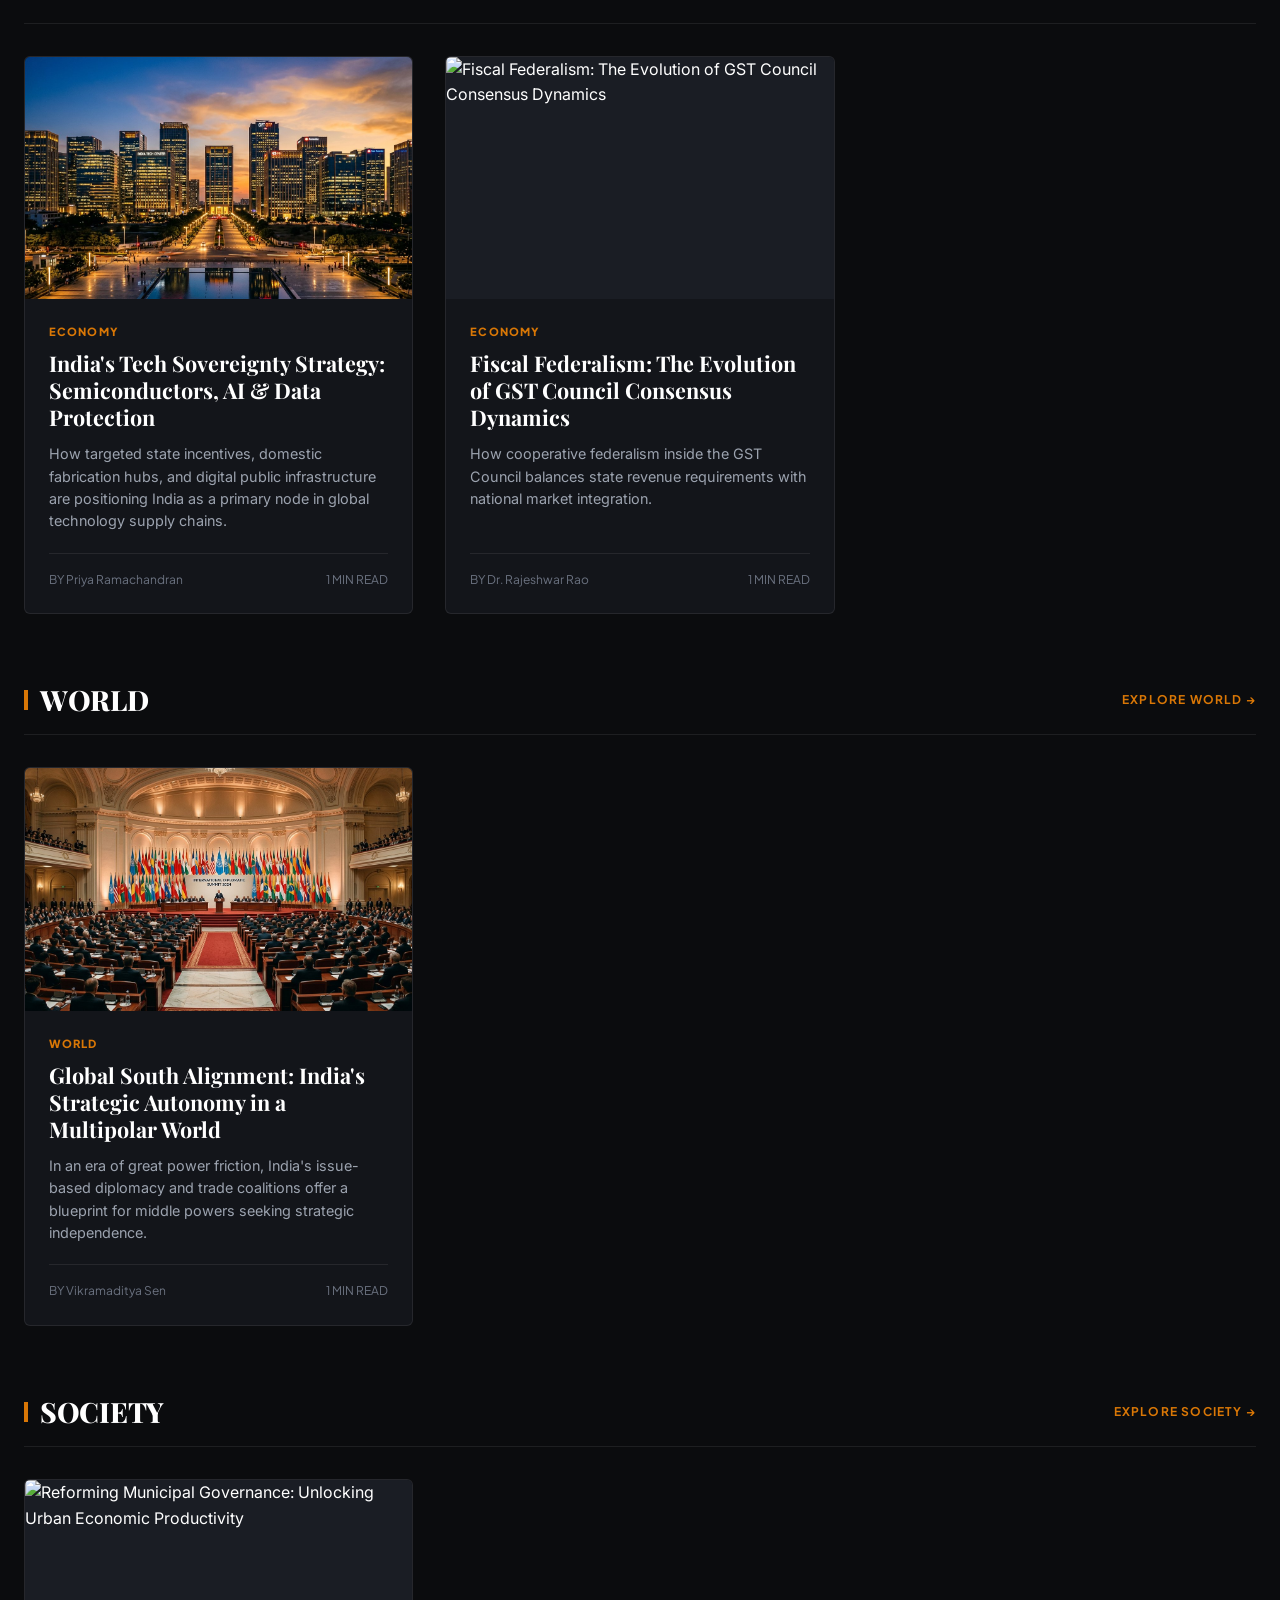
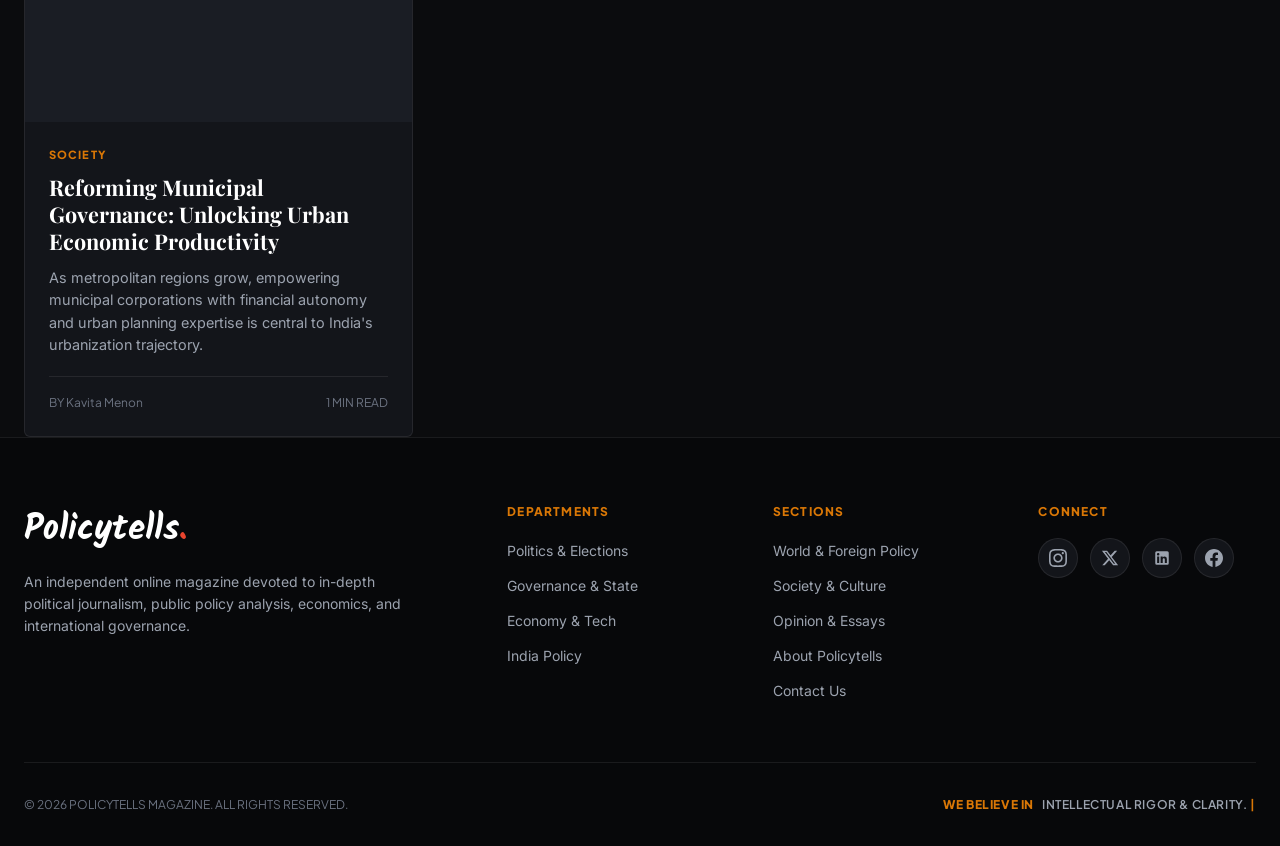
==== commit 7f9ac5f5: "robot" ====
--- a/index.html
+++ b/index.html
@@ -3,9 +3,25 @@
 <head>
   <meta charset="UTF-8">
   <meta name="viewport" content="width=device-width, initial-scale=1.0">
-  <title>Policytells — The day's stories, told sharp.</title>
-  <meta name="description" content="An independent editorial magazine of longform policy analysis, governance insights, economics, and foreign policy.">
-  
+  <title>Policytells — Politics, Policy & Public Affairs</title>
+  <meta name="description" content="An independent editorial magazine of in-depth political journalism, public policy analysis, economics, and international governance.">
+  <link rel="canonical" href="https://policytells.in/">
+
+  <!-- Open Graph / Facebook -->
+  <meta property="og:site_name" content="Policytells">
+  <meta property="og:title" content="Policytells — Politics, Policy & Public Affairs">
+  <meta property="og:description" content="An independent editorial magazine of in-depth political journalism, public policy analysis, economics, and international governance.">
+  <meta property="og:type" content="website">
+  <meta property="og:url" content="https://policytells.in/">
+  <meta property="og:image" content="https://policytells.in/images/parliament-hero.jpg">
+
+  <!-- Twitter Card -->
+  <meta name="twitter:card" content="summary_large_image">
+  <meta name="twitter:title" content="Policytells — Politics, Policy & Public Affairs">
+  <meta name="twitter:description" content="An independent editorial magazine of in-depth political journalism, public policy analysis, economics, and international governance.">
+  <meta name="twitter:image" content="https://policytells.in/images/parliament-hero.jpg">
+
+  <link rel="icon" href="data:image/svg+xml,%3Csvg xmlns='http://www.w3.org/2000/svg' viewBox='0 0 100 100'%3E%3Crect width='100' height='100' rx='22' fill='%230B0C0E'/%3E%3Ctext x='48' y='68' font-size='56' text-anchor='middle' fill='%23FFFFFF' font-family='Kalam,cursive,serif' font-weight='700'%3EP%3C/text%3E%3Ccircle cx='76' cy='64' r='7' fill='%23e8442e'/%3E%3C/svg%3E">
   <link rel="stylesheet" href="css/style.css">
 
   <!-- Supabase JS Client -->
@@ -53,10 +69,10 @@
     </div>
   </header>
 
-  <!-- Hero Section (Highlighted Story & Centered Background Image) -->
+  <!-- Hero Section (Highlighted Story & Centered Background) -->
   <section class="hero-wrapper">
     <!-- Cinematic Hero Image (Centered in frame) -->
-    <img src="images/parliament-hero.jpg" alt="Highlighted Story Background" id="hero-bg-image" class="hero-background-img">
+    <img src="images/parliament-hero.jpg" alt="Indian Parliament Building - Policytells Governance Focus" id="hero-bg-image" class="hero-background-img">
     
     <!-- Dark Gradient Overlay for text readability -->
     <div class="hero-overlay"></div>
@@ -185,7 +201,8 @@
     </div>
   </footer>
 
-  <!-- Scripts -->
+  <!-- Environment & App Scripts -->
+  <script src="api/env.js"></script>
   <script src="js/config.js"></script>
   <script src="js/app.js"></script>
 </body>
--- a/css/style.css
+++ b/css/style.css
@@ -1,6 +1,6 @@
 /* ==========================================================================
    PolicyTells — Premium Political & Public Policy Magazine
-   Dark, sophisticated editorial identity with Kalam logo, live typewriter, 100% centered hero image & compact social cards.
+   Dark, sophisticated editorial identity with Kalam logo, live typewriter, top-anchored hero image & compact social cards.
    ========================================================================== */
 
 @import url('https://fonts.googleapis.com/css2?family=Inter:wght@400;500;600;700&family=Kalam:wght@400;700&family=Playfair+Display:ital,wght@0,600;0,700;0,800;0,900;1,600;1,700&family=Plus+Jakarta+Sans:wght@500;600;700;800&display=swap');
@@ -224,13 +224,13 @@
   padding: 0.5rem;
 }
 
-/* --- Hero Section (100% Perfectly Centered Image Composition) --- */
+/* --- Hero Section (Top-Anchored Background Image for PC & Mobile) --- */
 .hero-wrapper {
   position: relative;
   width: 100%;
-  min-height: 560px;
-  height: 72vh;
-  max-height: 680px;
+  min-height: 580px;
+  height: 76vh;
+  max-height: 720px;
   background-color: #050608;
   overflow: hidden;
   border-bottom: 1px solid var(--border-subtle);
@@ -244,7 +244,7 @@
   width: 100%;
   height: 100%;
   object-fit: cover;
-  object-position: center center; /* Dead-Center Framing */
+  object-position: top center; /* Anchors top edge so dome & flag are NEVER cropped on PC view */
   transition: opacity 0.6s ease;
 }
 
@@ -252,8 +252,8 @@
   position: absolute;
   inset: 0;
   background: 
-    linear-gradient(180deg, rgba(11, 12, 14, 0.3) 0%, rgba(11, 12, 14, 0.75) 75%, #0B0C0E 100%),
-    linear-gradient(90deg, rgba(11, 12, 14, 0.9) 0%, rgba(11, 12, 14, 0.6) 45%, rgba(11, 12, 14, 0.15) 100%);
+    linear-gradient(180deg, rgba(11, 12, 14, 0.25) 0%, rgba(11, 12, 14, 0.75) 75%, #0B0C0E 100%),
+    linear-gradient(90deg, rgba(11, 12, 14, 0.92) 0%, rgba(11, 12, 14, 0.65) 45%, rgba(11, 12, 14, 0.15) 100%);
   z-index: 2;
 }
 
@@ -336,6 +336,7 @@
   border-radius: 4px;
   transition: all var(--transition-normal);
   border: none;
+  white-space: nowrap;
 }
 
 .btn-hero-primary:hover {
@@ -556,29 +557,29 @@
   box-shadow: 0 4px 12px rgba(217, 119, 6, 0.25);
 }
 
-/* --- Single Article Reader --- */
+/* --- Single Article Reader & Hero Section --- */
 .article-reader-header {
-  padding: 3.5rem 0 2rem 0;
+  padding: 2.5rem 0 1.5rem 0;
   text-align: center;
 }
 
 .article-reader-title {
   font-family: var(--font-serif);
-  font-size: clamp(2.5rem, 5vw, 3.75rem);
-  line-height: 1.08;
+  font-size: clamp(2.25rem, 4.5vw, 3.5rem);
+  line-height: 1.1;
   font-weight: 800;
   color: #FFFFFF;
-  margin: 1rem 0 1.5rem 0;
+  margin: 1rem 0 1.25rem 0;
   letter-spacing: -0.02em;
 }
 
 .article-reader-subtitle {
   font-family: var(--font-serif);
-  font-size: 1.25rem;
+  font-size: 1.2rem;
   font-style: italic;
   color: var(--text-secondary);
   max-width: 720px;
-  margin: 0 auto 2rem auto;
+  margin: 0 auto 1.75rem auto;
   line-height: 1.5;
 }
 
@@ -586,8 +587,8 @@
   display: flex;
   align-items: center;
   justify-content: center;
-  gap: 1.5rem;
-  padding: 1rem 0;
+  gap: 1.25rem;
+  padding: 0.85rem 0;
   border-top: 1px solid var(--border-subtle);
   border-bottom: 1px solid var(--border-subtle);
   font-family: var(--font-ui);
@@ -595,18 +596,23 @@
   color: var(--text-muted);
 }
 
+/* Article Hero Cover Image Frame — Unclipped Top Artwork Position */
 .article-cover-hero {
-  margin: 2.5rem 0;
+  margin: 2rem 0 2.5rem 0;
   width: 100%;
   border-radius: 6px;
   overflow: hidden;
   border: 1px solid var(--border-subtle);
+  background-color: var(--bg-card);
 }
 
 .article-cover-hero img {
   width: 100%;
-  max-height: 520px;
+  height: auto;
+  max-height: 680px;
   object-fit: cover;
+  object-position: top center; /* Anchors the top of the artwork so it is NEVER cropped out behind header */
+  display: block;
 }
 
 .article-text-body {
@@ -1026,22 +1032,114 @@
   to { transform: rotate(360deg); }
 }
 
-/* --- Responsive Rules --- */
+/* --- Responsive Rules for Mobile View (Sliding Nav Drawer & Hero Formatting) --- */
 @media (max-width: 1024px) {
   .editorial-cards-grid { grid-template-columns: repeat(2, 1fr); }
   .footer-top-grid { grid-template-columns: 1fr 1fr; }
 }
 
 @media (max-width: 768px) {
-  .header-nav { display: none; }
-  .mobile-menu-btn { display: block; }
-  .hero-wrapper { height: auto; min-height: 520px; }
+  .mobile-menu-btn {
+    display: flex;
+    align-items: center;
+    justify-content: center;
+  }
+
+  /* Sliding Navigation Drawer for Mobile */
+  .header-nav {
+    display: none;
+    position: absolute;
+    top: 100%;
+    left: 0;
+    right: 0;
+    background-color: rgba(11, 12, 14, 0.98);
+    backdrop-filter: blur(16px);
+    border-bottom: 1px solid var(--border-medium);
+    flex-direction: column;
+    padding: 1.5rem 2rem;
+    gap: 1.25rem;
+    box-shadow: 0 12px 30px rgba(0, 0, 0, 0.9);
+    z-index: 999;
+  }
+
+  .header-nav.active {
+    display: flex;
+    animation: slideNavDown 0.25s ease forwards;
+  }
+
+  .nav-item a {
+    font-size: 0.95rem;
+    display: block;
+    padding: 0.5rem 0;
+  }
+
+  .hero-wrapper {
+    height: auto;
+    min-height: 520px;
+    padding-bottom: 4.5rem;
+  }
+
   .hero-overlay {
-    background: linear-gradient(0deg, #0B0C0E 20%, rgba(11, 12, 14, 0.85) 60%, rgba(11, 12, 14, 0.4) 100%);
-  }
-  .hero-content-container { padding: 4rem 0 3rem 0; }
-  .hero-title { font-size: 2rem; }
+    background: linear-gradient(0deg, #0B0C0E 25%, rgba(11, 12, 14, 0.85) 65%, rgba(11, 12, 14, 0.4) 100%);
+  }
+
+  .hero-content-container {
+    padding: 3.5rem 1rem 2rem 1rem;
+    max-width: 100%;
+  }
+
+  .hero-title {
+    font-size: clamp(1.65rem, 5.5vw, 2.25rem);
+    line-height: 1.15;
+    margin-bottom: 0.85rem;
+  }
+
+  .hero-excerpt {
+    font-size: 0.95rem;
+    line-height: 1.5;
+    margin-bottom: 1.5rem;
+  }
+
+  .hero-actions {
+    flex-wrap: wrap;
+    gap: 1rem;
+  }
+
+  .btn-hero-primary {
+    white-space: nowrap;
+    padding: 0.75rem 1.25rem;
+    font-size: 0.75rem;
+  }
+
+  .hero-meta {
+    flex-wrap: wrap;
+    font-size: 0.7rem;
+    gap: 0.5rem;
+  }
+
+  .hero-controls {
+    bottom: 1rem;
+    right: 1rem;
+    padding: 0.35rem 0.75rem;
+  }
+
+  .article-cover-hero img {
+    max-height: 420px;
+    object-position: top center;
+  }
+
   .editorial-cards-grid { grid-template-columns: 1fr; }
   .footer-top-grid { grid-template-columns: 1fr; }
   .footer-bottom-bar { flex-direction: column; gap: 1rem; text-align: center; }
 }
+
+@keyframes slideNavDown {
+  from {
+    opacity: 0;
+    transform: translateY(-8px);
+  }
+  to {
+    opacity: 1;
+    transform: translateY(0);
+  }
+}
